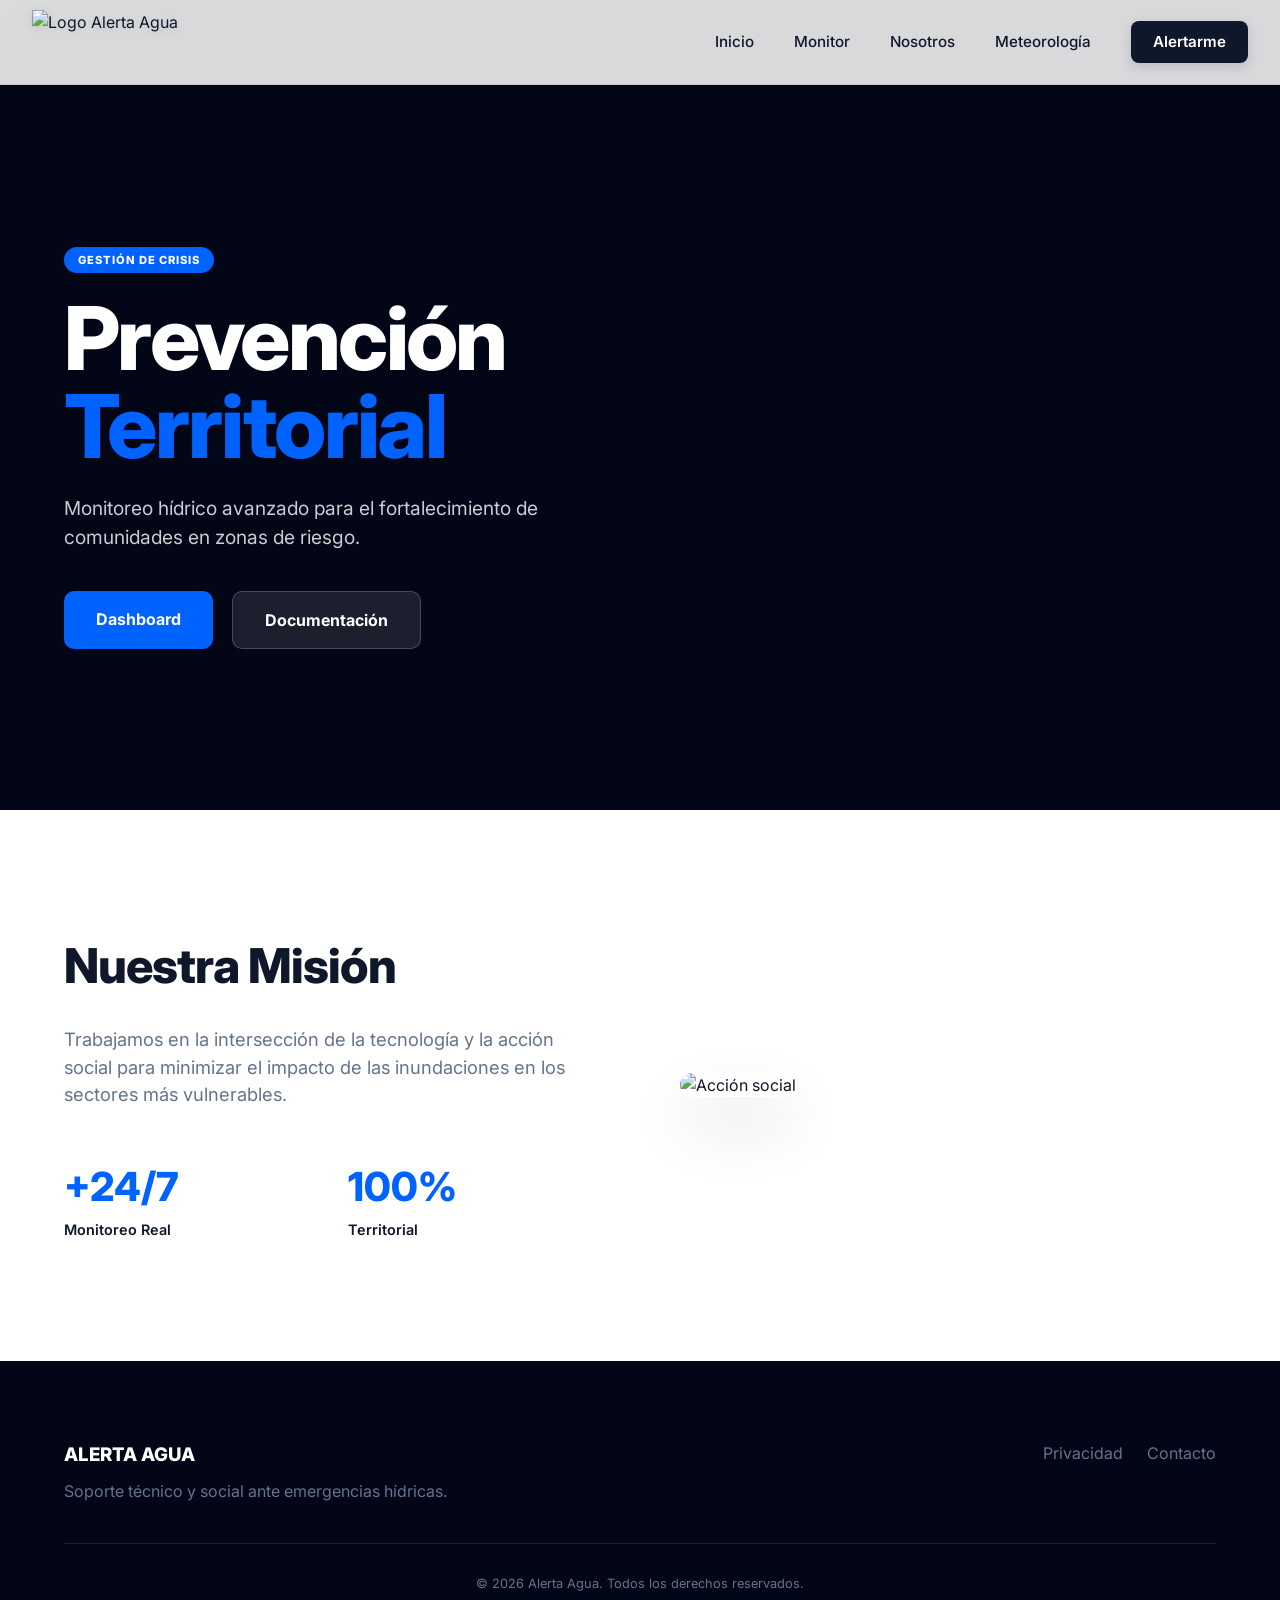
==== index.html @ 185e9782 "Prototype" ====
<!DOCTYPE html>
<html lang="es" xmlns:th="http://www.thymeleaf.org">
<head>
    <meta charset="UTF-8">
    <meta name="viewport" content="width=device-width, initial-scale=1.0">
    <title>ALERTA AGUA | Gestión Profesional</title>
    <link href="https://fonts.googleapis.com/css2?family=Inter:wght@300;400;500;600;700;800&display=swap" rel="stylesheet">
    <link rel="stylesheet" th:href="@{/estilos/IndexStyle.css}">
    <link rel="stylesheet" href="./estilos/IndexStyle.css">
</head>
<body>

    <nav class="navbar">
        <div class="nav-container">
            <a th:href="@{index.html}" class="logo-container">
                <img src="https://www.image2url.com/r2/default/images/1776220171716-c90e6502-c5a9-45d0-b902-0d072c70be3a.png" alt="Logo Alerta Agua" class="main-logo" />
            </a>
            
            <div class="nav-menu">
                <a th:href="@{index.html}">Inicio</a>
                <a th:href="@{/monitor-historico}">Monitor</a>
                <a th:href="@{/nosotros}">Nosotros</a>
                <a th:href="@{/meteorologico}">Meteorología</a>
                <a th:href="@{/registro-inundacion}" class="btn-nav">Alertarme</a>
            </div>
        </div>
    </nav>

    <main>
        <section class="hero">
            <div class="hero-image">
                <img src="https://lapoderosa.org.ar/wp-content/uploads/2016/10/IMG_9854.jpg" alt="Fondo Prevención">
            </div>
            <div class="hero-overlay"></div> <div class="hero-content">
                <div class="container">
                    <span class="badge">Gestión de Crisis</span>
                    <h1 class="hero-title">Prevención <br><span class="highlight">Territorial</span></h1>
                    <p class="hero-text">Monitoreo hídrico avanzado para el fortalecimiento de comunidades en zonas de riesgo.</p>
                    <div class="hero-buttons">
                        <a th:href="@{/monitor-historico}" class="btn-primary">Dashboard</a>
                        <a th:href="@{/documentacion}" class="btn-secondary">Documentación</a>
                    </div>
                </div>
            </div>
        </section>

        <section id="nosotros" class="section-about">
            <div class="container grid-2">
                <div class="about-text">
                    <h2 class="section-title">Nuestra Misión</h2>
                    <p class="about-description">Trabajamos en la intersección de la tecnología y la acción social para minimizar el impacto de las inundaciones en los sectores más vulnerables.</p>
                    
                    <div class="stats-grid">
                        <div class="stat-item">
                            <span class="stat-number">+24/7</span>
                            <span class="stat-label">Monitoreo Real</span>
                        </div>
                        <div class="stat-item">
                            <span class="stat-number">100%</span>
                            <span class="stat-label">Territorial</span>
                        </div>
                    </div>
                </div>
                <div class="about-image-wrapper">
                    <img src="https://www.laizquierdadiario.com/IMG/arton67516.jpg" alt="Acción social" class="about-img">
                </div>
            </div>
        </section>
    </main>

    <footer class="footer">
        <div class="container">
            <div class="footer-grid">
                <div class="footer-brand">
                    <h3>ALERTA AGUA</h3>
                    <p>Soporte técnico y social ante emergencias hídricas.</p>
                </div>
                <div class="footer-links">
                    <a th:href="@{/privacidad}">Privacidad</a>
                    <a th:href="@{/contacto}">Contacto</a>
                </div>
            </div>
            <div class="footer-bottom">
                <p>&copy; 2026 Alerta Agua. Todos los derechos reservados.</p>
            </div>
        </div>
    </footer>

</body>
</html>
---- estilos/IndexStyle.css ----
:root {
    --primary: #0062ff;
    --primary-hover: #0052db;
    --dark: #0f172a;
    --dark-900: #020617;
    --gray: #64748b;
    --white: #ffffff;
    --max-width: 1240px;
    --nav-height: 85px; 
}

* { margin: 0; padding: 0; box-sizing: border-box; }

body {
    font-family: 'Inter', sans-serif;
    color: var(--dark);
    line-height: 1.5;
    background: var(--white);
    -webkit-font-smoothing: antialiased; 
}
.navbar {
    height: var(--nav-height);
    background: rgba(255, 255, 255, 0.85);
    backdrop-filter: blur(12px);
    -webkit-backdrop-filter: blur(12px);
    position: fixed; top: 0; width: 100%; z-index: 1000;
    border-bottom: 1px solid rgba(15, 23, 42, 0.08);
    display: flex; align-items: center;
}

.nav-container {
    width: 95%; max-width: var(--max-width);
    margin: 0 auto;
    display: flex; justify-content: space-between; align-items: center;
}
.logo-container {
    display: flex; align-items: center;
    transition: transform 0.3s ease;
}

.logo-container:hover { transform: scale(1.05); }

.main-logo {
    height: 65px; 
    width: auto;
    filter: drop-shadow(0 2px 4px rgba(0,0,0,0.1));
}

.nav-menu { display: flex; gap: 2.5rem; align-items: center; }

.nav-menu a {
    text-decoration: none; color: var(--dark);
    font-size: 0.95rem; font-weight: 500;
    transition: color 0.3s ease;
}

.nav-menu a:hover { color: var(--primary); }

.btn-nav {
    background: var(--dark); color: var(--white) !important;
    padding: 10px 22px; border-radius: 8px;
    font-weight: 600 !important;
    box-shadow: 0 4px 12px rgba(15, 23, 42, 0.15);
}

.hero {
    position: relative;
    min-height: 90vh;
    display: flex; align-items: center;
    padding-top: var(--nav-height);
    color: var(--white);
    background: var(--dark-900);
}

.hero-image { position: absolute; inset: 0; z-index: 1; }
.hero-image img { width: 100%; height: 100%; object-fit: cover; opacity: 0.5; }

.hero-overlay {
    position: absolute; inset: 0;
    background: linear-gradient(to right, rgba(2, 6, 23, 0.8), transparent);
    z-index: 2;
}

.hero-content { position: relative; z-index: 10; width: 100%; }

.container { width: 90%; max-width: var(--max-width); margin: 0 auto; }

.badge {
    background: var(--primary); color: white;
    padding: 6px 14px; border-radius: 50px;
    font-size: 0.7rem; font-weight: 800; text-transform: uppercase;
    letter-spacing: 1px;
}

.hero-title {
    font-size: clamp(2.8rem, 7vw, 5.5rem);
    line-height: 1; margin: 1.5rem 0; font-weight: 800;
    letter-spacing: -0.03em; 
}

.highlight { color: var(--primary); }

.hero-text {
    font-size: 1.2rem; max-width: 550px; margin-bottom: 2.5rem;
    color: rgba(255,255,255,0.8); font-weight: 400;
}

.hero-buttons { display: flex; gap: 1.2rem; }

.btn-primary, .btn-secondary {
    padding: 16px 32px; border-radius: 10px;
    text-decoration: none; font-weight: 700; transition: 0.3s;
}

.btn-primary { background: var(--primary); color: white; }
.btn-primary:hover { background: var(--primary-hover); transform: translateY(-2px); }

.btn-secondary {
    background: rgba(255,255,255,0.1); color: white;
    border: 1px solid rgba(255,255,255,0.2);
    backdrop-filter: blur(5px);
}

.section-about { padding: 120px 0; background: var(--white); }

.grid-2 {
    display: grid; grid-template-columns: 1fr 1fr;
    gap: 5rem; align-items: center;
}

.section-title {
    font-size: 3rem; font-weight: 800; margin-bottom: 1.5rem;
    letter-spacing: -0.02em;
}

.about-description { color: var(--gray); font-size: 1.15rem; margin-bottom: 3rem; }

.stats-grid { display: grid; grid-template-columns: 1fr 1fr; gap: 2rem; }

.stat-number { display: block; font-size: 2.5rem; font-weight: 800; color: var(--primary); }
.stat-label { color: var(--dark); font-weight: 600; font-size: 0.9rem; }

.about-image-wrapper img {
    border-radius: 24px; width: 100%; height: auto;
    box-shadow: 0 30px 60px rgba(0,0,0,0.12);
}

.footer { padding: 80px 0 40px; background: var(--dark-900); color: white; }
.footer-grid { display: flex; justify-content: space-between; margin-bottom: 40px; }
.footer-brand h3 { margin-bottom: 10px; font-weight: 800; }
.footer-brand p { color: var(--gray); }
.footer-links a { color: var(--gray); text-decoration: none; margin-left: 20px; transition: 0.3s; }
.footer-links a:hover { color: var(--white); }
.footer-bottom { text-align: center; border-top: 1px solid rgba(255,255,255,0.1); padding-top: 30px; color: var(--gray); font-size: 0.8rem; }

@media (max-width: 1024px) {
    .grid-2 { grid-template-columns: 1fr; gap: 4rem; text-align: center; }
    .stats-grid { justify-content: center; }
    .hero { text-align: center; }
    .hero-buttons { justify-content: center; }
    .hero-text { margin-inline: auto; }
}

@media (max-width: 768px) {
    .nav-menu { gap: 1rem; } 
    .nav-menu a { font-size: 0.8rem; }
    .main-logo { height: 50px; }
    .hero-title { font-size: 3rem; }
}

@media (max-width: 480px) {
    .nav-container { flex-direction: column; gap: 15px; height: auto; padding: 15px 0; }
    .navbar { height: auto; position: relative; }
    .hero { min-height: auto; padding: 100px 0; }
}
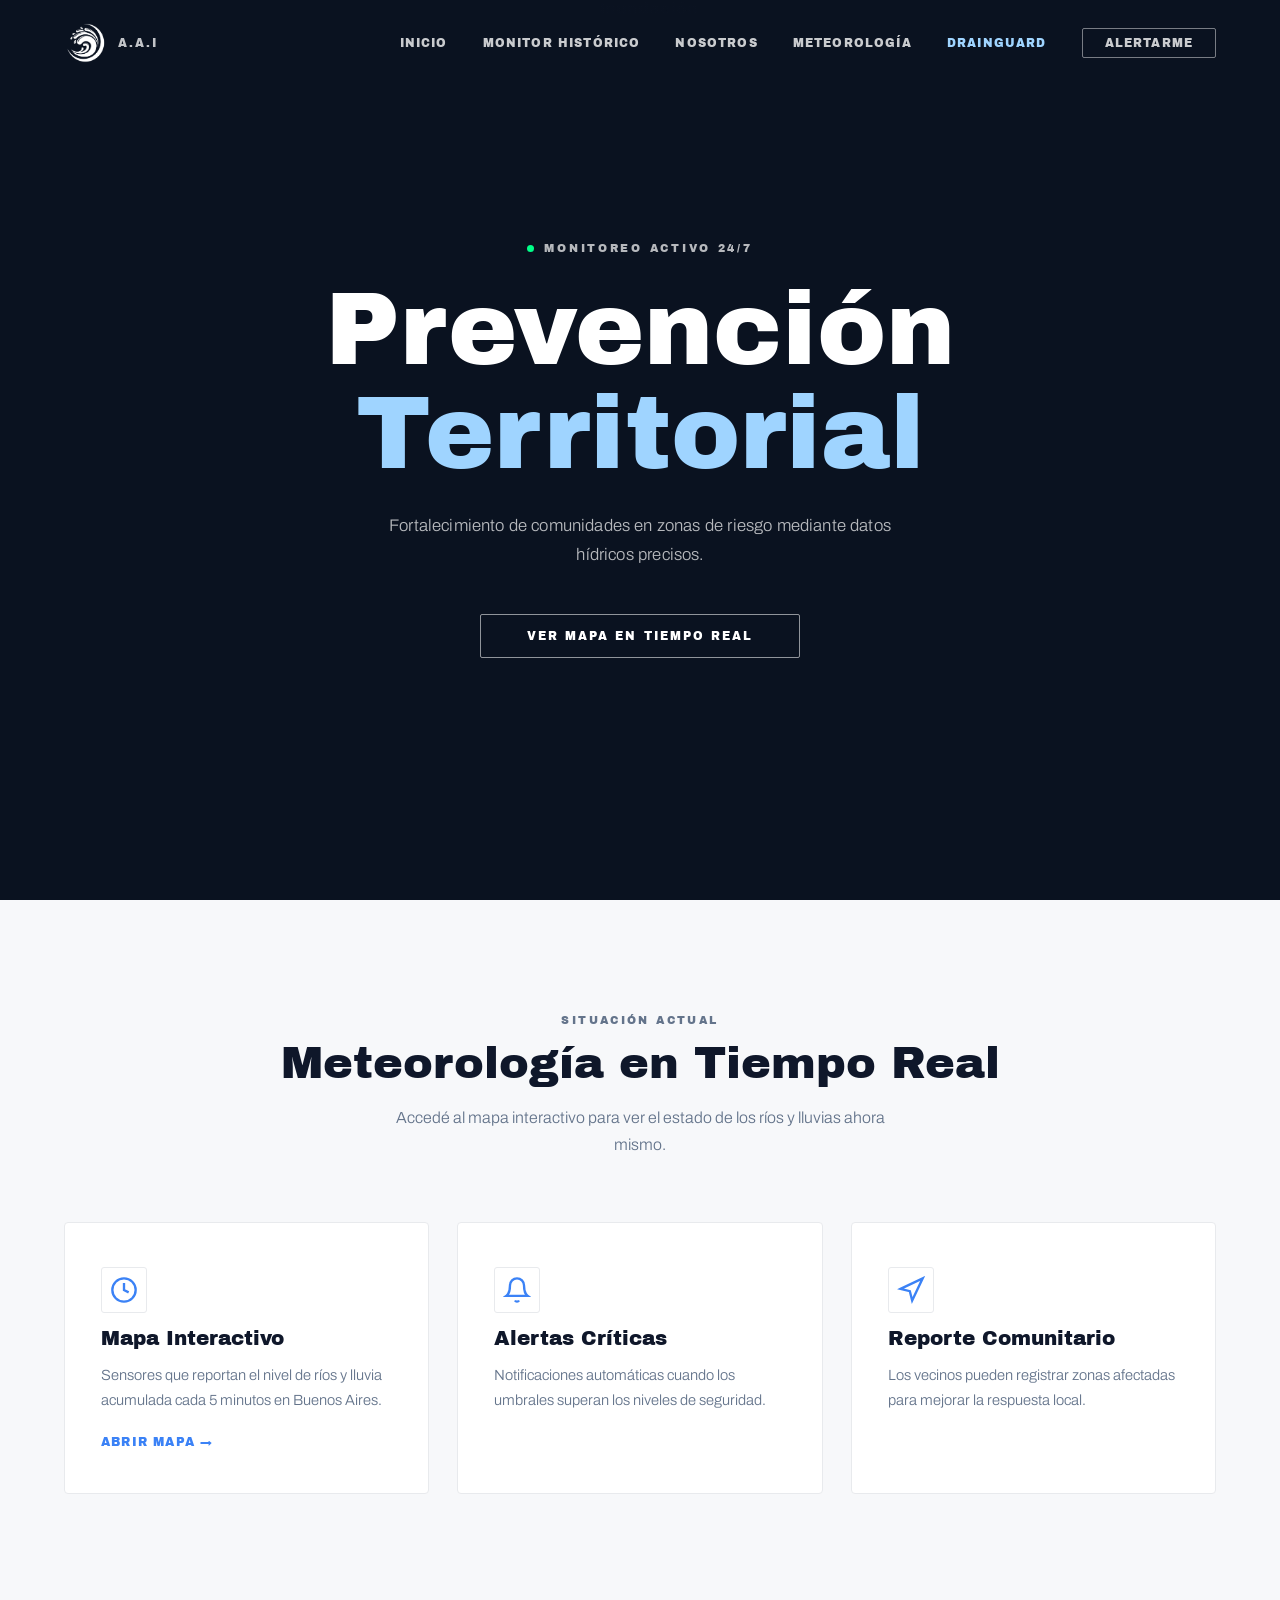
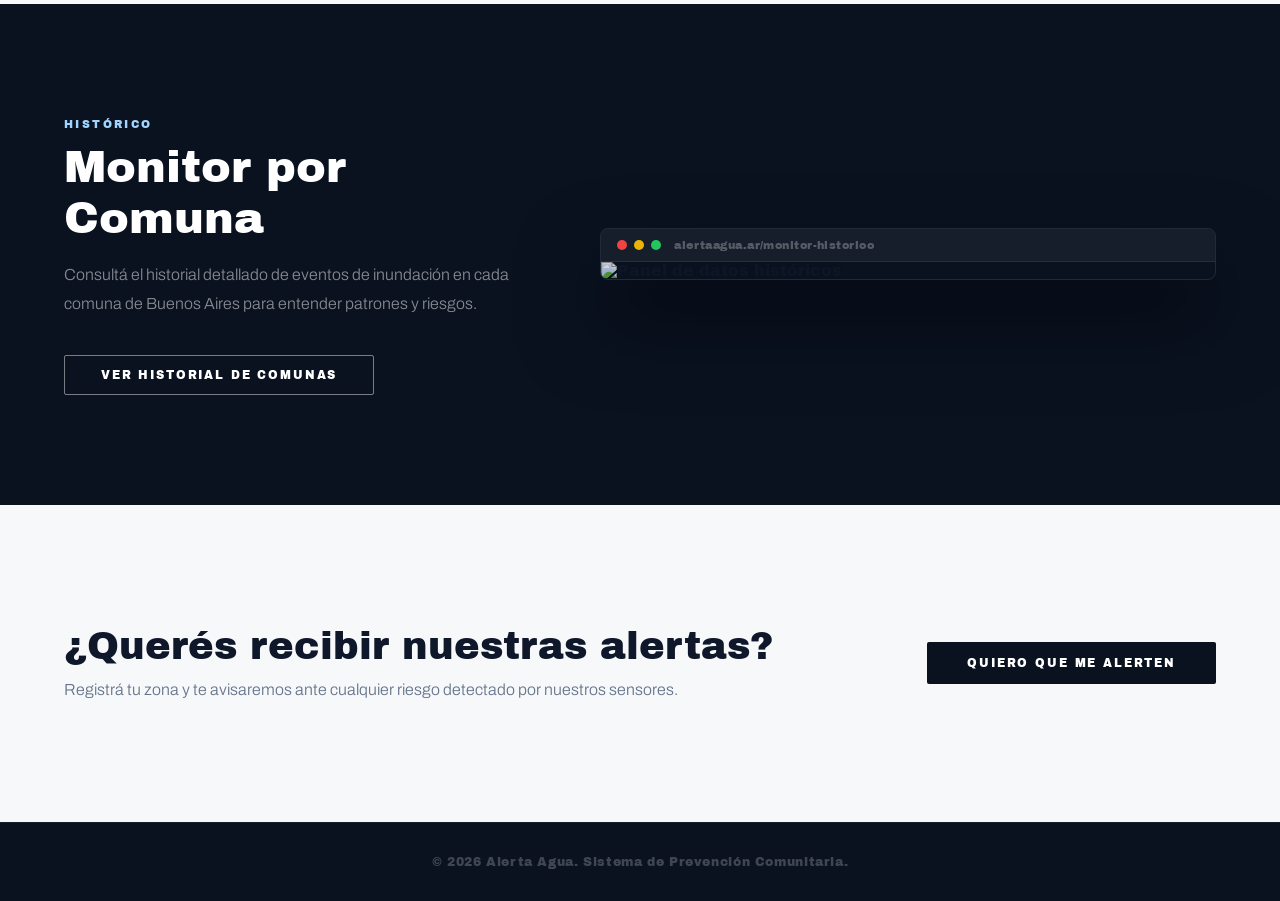
==== commit 54449648: "Actualizado" ====
--- a/index.html
+++ b/index.html
@@ -4,87 +4,149 @@
     <meta charset="UTF-8">
     <meta name="viewport" content="width=device-width, initial-scale=1.0">
     <title>ALERTA AGUA | Gestión Profesional</title>
-    <link href="https://fonts.googleapis.com/css2?family=Inter:wght@300;400;500;600;700;800&display=swap" rel="stylesheet">
-    <link rel="stylesheet" th:href="@{/estilos/IndexStyle.css}">
+    <link rel="preconnect" href="https://fonts.googleapis.com">
+    <link href="https://fonts.googleapis.com/css2?family=Barlow+Condensed:wght@400;600;700;800;900&family=DM+Sans:wght@300;400;500;600&family=Playfair+Display:ital,wght@0,400;0,700;1,400&display=swap" rel="stylesheet">
     <link rel="stylesheet" href="./estilos/IndexStyle.css">
+    <link rel="preconnect" href="https://fonts.googleapis.com">
+<link rel="preconnect" href="https://fonts.gstatic.com" crossorigin>
+<link href="https://fonts.googleapis.com/css2?family=Archivo+Black&family=Archivo:wght@300;400;700&display=swap" rel="stylesheet">
 </head>
 <body>
 
-    <nav class="navbar">
-        <div class="nav-container">
-            <a th:href="@{index.html}" class="logo-container">
-                <img src="https://www.image2url.com/r2/default/images/1776220171716-c90e6502-c5a9-45d0-b902-0d072c70be3a.png" alt="Logo Alerta Agua" class="main-logo" />
-            </a>
-            
-            <div class="nav-menu">
-                <a th:href="@{index.html}">Inicio</a>
-                <a th:href="@{/monitor-historico}">Monitor</a>
-                <a th:href="@{/nosotros}">Nosotros</a>
-                <a th:href="@{/meteorologico}">Meteorología</a>
-                <a th:href="@{/registro-inundacion}" class="btn-nav">Alertarme</a>
+<nav class="navbar" id="navbar">
+    <div class="nav-container">
+        <a th:href="@{index.html}" class="logo-wrapper">
+            <img src="./imagenes/WhatsApp_Image_2026-04-23_at_10.22.41_PM-modified-removebg-preview.png" alt="Logo Alerta Agua" class="main-logo" />
+            <span class="logo-subtext">A.A.I</span>
+        </a>
+
+        <div class="nav-menu">
+            <a th:href="@{index.html}">Inicio</a>
+            <a th:href="@{/monitor-historico}">Monitor Histórico</a>
+            <a th:href="@{/nosotros}">Nosotros</a>
+            <a th:href="@{/meteorologico}">Meteorología</a>   
+            <a th:href="@{/drainguard}" class="drainguard-link">DrainGuard</a>
+            <a th:href="@{/registro-inundacion}" class="btn-nav">Alertarme</a>
+        </div>
+        <button class="hamburger" id="hamburger" aria-label="Menú">
+            <span></span><span></span><span></span>
+        </button>
+    </div>
+</nav>
+
+<main>
+    <section class="hero">
+        <div class="hero-bg">
+            <img src="https://lapoderosa.org.ar/wp-content/uploads/2016/10/IMG_9854.jpg" alt="Inundación" />
+            <div class="hero-vignette"></div>
+        </div>
+
+        <div class="hero-content">
+            <div class="container">
+                <div class="hero-eyebrow">
+                    <span class="pulse-dot"></span>
+                    <span>Monitoreo activo 24/7</span>
+                </div>
+                <h1 class="hero-title">Prevención<br><em>Territorial</em></h1>
+                <p class="hero-text">
+                    Fortalecimiento de comunidades en zonas de riesgo mediante datos hídricos precisos.
+                </p>
+                <div class="hero-actions">
+                    <a th:href="@{/meteorologico}" class="btn-primary">Ver Mapa en Tiempo Real</a>
+                </div>
             </div>
         </div>
-    </nav>
+    </section>
 
-    <main>
-        <section class="hero">
-            <div class="hero-image">
-                <img src="https://lapoderosa.org.ar/wp-content/uploads/2016/10/IMG_9854.jpg" alt="Fondo Prevención">
+    <section class="section-features">
+        <div class="container">
+            <div class="features-header">
+                <span class="section-label">Situación Actual</span>
+                <h2 class="section-heading">Meteorología en Tiempo Real</h2>
+                <p class="section-sub">Accedé al mapa interactivo para ver el estado de los ríos y lluvias ahora mismo.</p>
             </div>
-            <div class="hero-overlay"></div> <div class="hero-content">
-                <div class="container">
-                    <span class="badge">Gestión de Crisis</span>
-                    <h1 class="hero-title">Prevención <br><span class="highlight">Territorial</span></h1>
-                    <p class="hero-text">Monitoreo hídrico avanzado para el fortalecimiento de comunidades en zonas de riesgo.</p>
-                    <div class="hero-buttons">
-                        <a th:href="@{/monitor-historico}" class="btn-primary">Dashboard</a>
-                        <a th:href="@{/documentacion}" class="btn-secondary">Documentación</a>
+
+            <div class="features-grid">
+                <div class="feat-card feat-main">
+                    <div class="feat-icon">
+                        <svg width="28" height="28" viewBox="0 0 24 24" fill="none" stroke="currentColor" stroke-width="2"><circle cx="12" cy="12" r="10"/><polyline points="12 6 12 12 16 14"/></svg>
+                    </div>
+                    <h3>Mapa Interactivo</h3>
+                    <p>Sensores que reportan el nivel de ríos y lluvia acumulada cada 5 minutos en Buenos Aires.</p>
+                    <a th:href="@{/meteorologico}" class="feat-link">Abrir Mapa →</a>
+                </div>
+
+                <div class="feat-card">
+                    <div class="feat-icon">
+                        <svg width="28" height="28" viewBox="0 0 24 24" fill="none" stroke="currentColor" stroke-width="2"><path d="M18 8A6 6 0 0 0 6 8c0 7-3 9-3 9h18s-3-2-3-9"/><path d="M13.73 21a2 2 0 0 1-3.46 0"/></svg>
+                    </div>
+                    <h3>Alertas Críticas</h3>
+                    <p>Notificaciones automáticas cuando los umbrales superan los niveles de seguridad.</p>
+                </div>
+
+                <div class="feat-card">
+                    <div class="feat-icon">
+                        <svg width="28" height="28" viewBox="0 0 24 24" fill="none" stroke="currentColor" stroke-width="2"><polygon points="3 11 22 2 13 21 11 13 3 11"/></svg>
+                    </div>
+                    <h3>Reporte Comunitario</h3>
+                    <p>Los vecinos pueden registrar zonas afectadas para mejorar la respuesta local.</p>
+                </div>
+            </div>
+        </div>
+    </section>
+
+    <section class="section-dashboard">
+        <div class="container">
+            <div class="dashboard-layout">
+                <div class="dashboard-copy">
+                    <span class="section-label light">Histórico</span>
+                    <h2 class="section-heading light">Monitor por Comuna</h2>
+                    <p class="body-text light">
+                        Consultá el historial detallado de eventos de inundación en cada comuna de Buenos Aires para entender patrones y riesgos.
+                    </p>
+                    <a th:href="@{/monitor-historico}" class="btn-primary">Ver Historial de Comunas</a>
+                </div>
+
+                <div class="dashboard-visual">
+                    <div class="db-window">
+                        <div class="db-bar">
+                            <span class="db-dot red"></span>
+                            <span class="db-dot yellow"></span>
+                            <span class="db-dot green"></span>
+                            <span class="db-url">alertaagua.ar/monitor-historico</span>
+                        </div>
+                        <img src="https://www.lanacion.com.ar/resizer/v2/el-servicio-meteorologico-nacional-informo-que-se-RO2JVWO6SBDKXKOJK6R2JQORVM.png?auth=4ea74dbb3faf99adc6e03c6f7cc6e4fa7009c632d857af3526130d189fe131c6&width=1200&height=900&quality=70&smart=true" alt="Panel de datos históricos" />
                     </div>
                 </div>
             </div>
-        </section>
+        </div>
+    </section>
 
-        <section id="nosotros" class="section-about">
-            <div class="container grid-2">
-                <div class="about-text">
-                    <h2 class="section-title">Nuestra Misión</h2>
-                    <p class="about-description">Trabajamos en la intersección de la tecnología y la acción social para minimizar el impacto de las inundaciones en los sectores más vulnerables.</p>
-                    
-                    <div class="stats-grid">
-                        <div class="stat-item">
-                            <span class="stat-number">+24/7</span>
-                            <span class="stat-label">Monitoreo Real</span>
-                        </div>
-                        <div class="stat-item">
-                            <span class="stat-number">100%</span>
-                            <span class="stat-label">Territorial</span>
-                        </div>
-                    </div>
+    <section class="section-cta">
+        <div class="container">
+            <div class="cta-inner">
+                <div class="cta-text">
+                    <h2 class="cta-title">¿Querés recibir nuestras alertas?</h2>
+                    <p>Registrá tu zona y te avisaremos ante cualquier riesgo detectado por nuestros sensores.</p>
                 </div>
-                <div class="about-image-wrapper">
-                    <img src="https://www.laizquierdadiario.com/IMG/arton67516.jpg" alt="Acción social" class="about-img">
+                <div class="cta-actions">
+                    <a th:href="@{/registro-inundacion}" class="btn-cta-primary">Quiero que me alerten</a>
                 </div>
             </div>
-        </section>
-    </main>
+        </div>
+    </section>
+</main>
 
-    <footer class="footer">
-        <div class="container">
-            <div class="footer-grid">
-                <div class="footer-brand">
-                    <h3>ALERTA AGUA</h3>
-                    <p>Soporte técnico y social ante emergencias hídricas.</p>
-                </div>
-                <div class="footer-links">
-                    <a th:href="@{/privacidad}">Privacidad</a>
-                    <a th:href="@{/contacto}">Contacto</a>
-                </div>
-            </div>
-            <div class="footer-bottom">
-                <p>&copy; 2026 Alerta Agua. Todos los derechos reservados.</p>
-            </div>
+<footer class="footer">
+    <div class="container">
+        <div class="footer-bottom">
+            <p>&copy; 2026 Alerta Agua. Sistema de Prevención Comunitaria.</p>
         </div>
-    </footer>
+    </div>
+</footer>
+
+<script src="./JavaScript/indexJs.JS"></script>
+
 
 </body>
 </html>
--- a/estilos/IndexStyle.css
+++ b/estilos/IndexStyle.css
@@ -1,175 +1,613 @@
+@import url('https://fonts.googleapis.com/css2?family=Archivo+Black&family=Archivo:wght@300;400;700&display=swap');
+
+/* ─── TOKENS ──────────────────────────────────────────────────────── */
 :root {
-    --primary: #0062ff;
-    --primary-hover: #0052db;
-    --dark: #0f172a;
-    --dark-900: #020617;
-    --gray: #64748b;
-    --white: #ffffff;
-    --max-width: 1240px;
-    --nav-height: 85px; 
-}
-
-* { margin: 0; padding: 0; box-sizing: border-box; }
+    --primary:      #9fd4ff;
+    --dark-navy:    #0a1220;
+    --white:        #ffffff;
+    --off-white:    #f7f8fa;
+    --border:       #e8eaed;
+    --text-dark:    #0f172a;
+    --text-muted:   #64748b;
+    --gray-muted:   rgba(255,255,255,0.70);
+    --nav-height:   85px;
+    --transition:   all 0.35s ease;
+    --font-body:    "Archivo Black", sans-serif;
+    --font-serif:   "Archivo Black", sans-serif;
+}
+
+/* ─── RESET ───────────────────────────────────────────────────────── */
+*, *::before, *::after { margin: 0; padding: 0; box-sizing: border-box; }
+
+html { scroll-behavior: smooth; }
 
 body {
-    font-family: 'Inter', sans-serif;
-    color: var(--dark);
-    line-height: 1.5;
+    font-family: var(--font-body);
     background: var(--white);
-    -webkit-font-smoothing: antialiased; 
-}
+    color: var(--text-dark);
+    overflow-x: hidden;
+    -webkit-font-smoothing: antialiased;
+}
+
+img { display: block; max-width: 100%; }
+
+a { text-decoration: none; }
+
+/* ─── NAVBAR ──────────────────────────────────────────────────────── */
 .navbar {
+    position: fixed;
+    top: 0; left: 0; right: 0;
     height: var(--nav-height);
-    background: rgba(255, 255, 255, 0.85);
-    backdrop-filter: blur(12px);
-    -webkit-backdrop-filter: blur(12px);
-    position: fixed; top: 0; width: 100%; z-index: 1000;
-    border-bottom: 1px solid rgba(15, 23, 42, 0.08);
-    display: flex; align-items: center;
+    background: transparent;
+    z-index: 1000;
+    display: flex;
+    align-items: center;
+    transition: background 0.4s ease, backdrop-filter 0.4s ease, height 0.3s ease;
+}
+
+.navbar.scrolled {
+    background: rgba(10, 18, 32, 0.88);
+    backdrop-filter: blur(18px);
+    -webkit-backdrop-filter: blur(18px);
+    height: 68px;
+    border-bottom: 1px solid rgba(255,255,255,0.08);
 }
 
 .nav-container {
-    width: 95%; max-width: var(--max-width);
+    width: 90%;
+    max-width: 1400px;
     margin: 0 auto;
-    display: flex; justify-content: space-between; align-items: center;
-}
-.logo-container {
-    display: flex; align-items: center;
-    transition: transform 0.3s ease;
-}
-
-.logo-container:hover { transform: scale(1.05); }
+    display: flex;
+    justify-content: space-between;
+    align-items: center;
+}
+
+.logo-wrapper {
+    display: flex;
+    align-items: center;
+    gap: 10px;
+}
 
 .main-logo {
-    height: 65px; 
-    width: auto;
-    filter: drop-shadow(0 2px 4px rgba(0,0,0,0.1));
-}
-
-.nav-menu { display: flex; gap: 2.5rem; align-items: center; }
+    height: 44px;
+    filter: brightness(0) invert(1);
+}
+
+.logo-subtext {
+    color: var(--white);
+    font-family: var(--font-body);
+    font-weight: 400;
+    letter-spacing: 0.18em;
+    font-size: 0.72rem;
+    text-transform: uppercase;
+    opacity: 0.75;
+}
+
+.nav-menu {
+    display: flex;
+    gap: 2.2rem;
+    align-items: center;
+}
 
 .nav-menu a {
-    text-decoration: none; color: var(--dark);
-    font-size: 0.95rem; font-weight: 500;
-    transition: color 0.3s ease;
-}
-
-.nav-menu a:hover { color: var(--primary); }
+    color: rgba(255,255,255,0.78);
+    font-size: 0.72rem;
+    font-weight: 400;
+    text-transform: uppercase;
+    letter-spacing: 0.1em;
+    transition: color 0.2s;
+}
+
+.nav-menu a:hover { color: var(--white); }
+
+.drainguard-link { color: var(--primary) !important; }
 
 .btn-nav {
-    background: var(--dark); color: var(--white) !important;
-    padding: 10px 22px; border-radius: 8px;
-    font-weight: 600 !important;
-    box-shadow: 0 4px 12px rgba(15, 23, 42, 0.15);
-}
-
+    border: 1px solid rgba(255,255,255,0.45) !important;
+    padding: 8px 22px !important;
+    border-radius: 2px !important;
+    transition: background 0.25s, color 0.25s !important;
+}
+
+.btn-nav:hover {
+    background: var(--white) !important;
+    color: var(--dark-navy) !important;
+}
+
+/* Hamburger */
+.hamburger {
+    display: none;
+    flex-direction: column;
+    justify-content: center;
+    gap: 5px;
+    background: none;
+    border: none;
+    cursor: pointer;
+    padding: 6px;
+    z-index: 1100;
+}
+
+.hamburger span {
+    display: block;
+    width: 24px;
+    height: 1.5px;
+    background: var(--white);
+    border-radius: 2px;
+    transition: transform 0.3s, opacity 0.3s;
+}
+
+.hamburger.open span:nth-child(1) { transform: translateY(6.5px) rotate(45deg); }
+.hamburger.open span:nth-child(2) { opacity: 0; }
+.hamburger.open span:nth-child(3) { transform: translateY(-6.5px) rotate(-45deg); }
+
+/* ─── HERO ────────────────────────────────────────────────────────── */
 .hero {
     position: relative;
-    min-height: 90vh;
-    display: flex; align-items: center;
-    padding-top: var(--nav-height);
+    min-height: 100vh;
+    display: flex;
+    align-items: center;
+    justify-content: center;
+    background: var(--dark-navy);
+    text-align: center;
+    overflow: hidden;
+}
+
+.hero-bg {
+    position: absolute;
+    inset: 0;
+}
+
+.hero-bg img {
+    width: 100%;
+    height: 100%;
+    object-fit: cover;
+    opacity: 0.38;
+    animation: slowzoom 20s ease-in-out infinite alternate;
+}
+
+@keyframes slowzoom {
+    from { transform: scale(1.0); }
+    to   { transform: scale(1.08); }
+}
+
+.hero-vignette {
+    position: absolute;
+    inset: 0;
+    background: radial-gradient(ellipse at center, transparent 15%, var(--dark-navy) 80%);
+}
+
+.hero-content {
+    position: relative;
+    z-index: 10;
     color: var(--white);
-    background: var(--dark-900);
-}
-
-.hero-image { position: absolute; inset: 0; z-index: 1; }
-.hero-image img { width: 100%; height: 100%; object-fit: cover; opacity: 0.5; }
-
-.hero-overlay {
-    position: absolute; inset: 0;
-    background: linear-gradient(to right, rgba(2, 6, 23, 0.8), transparent);
-    z-index: 2;
-}
-
-.hero-content { position: relative; z-index: 10; width: 100%; }
-
-.container { width: 90%; max-width: var(--max-width); margin: 0 auto; }
-
-.badge {
-    background: var(--primary); color: white;
-    padding: 6px 14px; border-radius: 50px;
-    font-size: 0.7rem; font-weight: 800; text-transform: uppercase;
-    letter-spacing: 1px;
+    width: 100%;
+    animation: fadeup 1.1s ease forwards;
+}
+
+@keyframes fadeup {
+    from { opacity: 0; transform: translateY(28px); }
+    to   { opacity: 1; transform: translateY(0); }
+}
+
+.hero-eyebrow {
+    display: flex;
+    align-items: center;
+    justify-content: center;
+    gap: 10px;
+    font-size: 0.68rem;
+    text-transform: uppercase;
+    letter-spacing: 0.25em;
+    margin-bottom: 24px;
+    color: var(--gray-muted);
+}
+
+.pulse-dot {
+    width: 7px;
+    height: 7px;
+    background: #00ff88;
+    border-radius: 50%;
+    box-shadow: 0 0 0 0 rgba(0,255,136,0.5);
+    animation: pulsering 2s infinite;
+}
+
+@keyframes pulsering {
+    0%   { box-shadow: 0 0 0 0 rgba(0,255,136,0.5); }
+    70%  { box-shadow: 0 0 0 8px rgba(0,255,136,0); }
+    100% { box-shadow: 0 0 0 0 rgba(0,255,136,0); }
 }
 
 .hero-title {
-    font-size: clamp(2.8rem, 7vw, 5.5rem);
-    line-height: 1; margin: 1.5rem 0; font-weight: 800;
-    letter-spacing: -0.03em; 
-}
-
-.highlight { color: var(--primary); }
+    font-family: var(--font-serif);
+    font-size: clamp(3rem, 9.5vw, 6.5rem);
+    font-weight: 400;
+    line-height: 1.0;
+    margin-bottom: 26px;
+    color: var(--white);
+}
+
+.hero-title em {
+    font-style: normal;
+    color: var(--primary);
+    display: block;
+}
 
 .hero-text {
-    font-size: 1.2rem; max-width: 550px; margin-bottom: 2.5rem;
-    color: rgba(255,255,255,0.8); font-weight: 400;
-}
-
-.hero-buttons { display: flex; gap: 1.2rem; }
-
-.btn-primary, .btn-secondary {
-    padding: 16px 32px; border-radius: 10px;
-    text-decoration: none; font-weight: 700; transition: 0.3s;
-}
-
-.btn-primary { background: var(--primary); color: white; }
-.btn-primary:hover { background: var(--primary-hover); transform: translateY(-2px); }
-
-.btn-secondary {
-    background: rgba(255,255,255,0.1); color: white;
-    border: 1px solid rgba(255,255,255,0.2);
-    backdrop-filter: blur(5px);
-}
-
-.section-about { padding: 120px 0; background: var(--white); }
-
-.grid-2 {
-    display: grid; grid-template-columns: 1fr 1fr;
-    gap: 5rem; align-items: center;
-}
-
-.section-title {
-    font-size: 3rem; font-weight: 800; margin-bottom: 1.5rem;
-    letter-spacing: -0.02em;
-}
-
-.about-description { color: var(--gray); font-size: 1.15rem; margin-bottom: 3rem; }
-
-.stats-grid { display: grid; grid-template-columns: 1fr 1fr; gap: 2rem; }
-
-.stat-number { display: block; font-size: 2.5rem; font-weight: 800; color: var(--primary); }
-.stat-label { color: var(--dark); font-weight: 600; font-size: 0.9rem; }
-
-.about-image-wrapper img {
-    border-radius: 24px; width: 100%; height: auto;
-    box-shadow: 0 30px 60px rgba(0,0,0,0.12);
-}
-
-.footer { padding: 80px 0 40px; background: var(--dark-900); color: white; }
-.footer-grid { display: flex; justify-content: space-between; margin-bottom: 40px; }
-.footer-brand h3 { margin-bottom: 10px; font-weight: 800; }
-.footer-brand p { color: var(--gray); }
-.footer-links a { color: var(--gray); text-decoration: none; margin-left: 20px; transition: 0.3s; }
-.footer-links a:hover { color: var(--white); }
-.footer-bottom { text-align: center; border-top: 1px solid rgba(255,255,255,0.1); padding-top: 30px; color: var(--gray); font-size: 0.8rem; }
-
+    font-family: "Archivo", sans-serif;
+    font-size: 1.05rem;
+    font-weight: 300;
+    max-width: 520px;
+    margin: 0 auto 44px;
+    color: var(--gray-muted);
+    line-height: 1.7;
+    letter-spacing: 0.01em;
+}
+
+.hero-actions .btn-primary {
+    display: inline-block;
+    border: 1px solid rgba(255,255,255,0.55);
+    color: var(--white);
+    padding: 15px 46px;
+    border-radius: 2px;
+    text-transform: uppercase;
+    font-size: 0.72rem;
+    font-weight: 400;
+    letter-spacing: 0.18em;
+    transition: background 0.3s, color 0.3s;
+}
+
+.hero-actions .btn-primary:hover {
+    background: var(--white);
+    color: var(--dark-navy);
+}
+
+/* ─── CONTAINER ───────────────────────────────────────────────────── */
+.container {
+    width: 90%;
+    max-width: 1200px;
+    margin: 0 auto;
+}
+
+/* ─── SECTION FEATURES ────────────────────────────────────────────── */
+.section-features {
+    padding: 110px 0;
+    background: var(--off-white);
+}
+
+.features-header {
+    text-align: center;
+    margin-bottom: 64px;
+}
+
+.section-label {
+    display: inline-block;
+    color: var(--text-muted);
+    text-transform: uppercase;
+    font-size: 0.68rem;
+    font-weight: 400;
+    letter-spacing: 0.22em;
+    margin-bottom: 12px;
+}
+
+.section-heading {
+    font-family: var(--font-serif);
+    font-size: clamp(2rem, 4vw, 2.8rem);
+    font-weight: 400;
+    color: var(--text-dark);
+    line-height: 1.15;
+    margin-bottom: 14px;
+}
+
+.section-sub {
+    font-family: "Archivo", sans-serif;
+    font-size: 1rem;
+    font-weight: 300;
+    color: var(--text-muted);
+    max-width: 500px;
+    margin: 0 auto;
+    line-height: 1.7;
+}
+
+.features-grid {
+    display: grid;
+    grid-template-columns: repeat(3, 1fr);
+    gap: 28px;
+}
+
+.feat-card {
+    background: var(--white);
+    padding: 44px 36px;
+    border: 1px solid var(--border);
+    border-radius: 4px;
+    display: flex;
+    flex-direction: column;
+    gap: 14px;
+    transition: border-color 0.3s, transform 0.35s;
+}
+
+.feat-card:hover {
+    border-color: #c5d8f0;
+    transform: translateY(-5px);
+}
+
+.feat-icon {
+    width: 46px;
+    height: 46px;
+    border: 1px solid var(--border);
+    border-radius: 3px;
+    display: flex;
+    align-items: center;
+    justify-content: center;
+    color: #3b82f6;
+}
+
+.feat-card h3 {
+    font-family: var(--font-serif);
+    font-size: 1.25rem;
+    font-weight: 400;
+    color: var(--text-dark);
+}
+
+.feat-card p {
+    font-family: "Archivo", sans-serif;
+    font-size: 0.92rem;
+    font-weight: 300;
+    color: var(--text-muted);
+    line-height: 1.7;
+}
+
+.feat-link {
+    margin-top: auto;
+    padding-top: 8px;
+    font-size: 0.75rem;
+    font-weight: 400;
+    text-transform: uppercase;
+    letter-spacing: 0.1em;
+    color: #3b82f6;
+    transition: letter-spacing 0.2s;
+}
+
+.feat-link:hover { letter-spacing: 0.16em; }
+
+/* ─── SECTION DASHBOARD ───────────────────────────────────────────── */
+.section-dashboard {
+    padding: 110px 0;
+    background: var(--dark-navy);
+}
+
+.dashboard-layout {
+    display: grid;
+    grid-template-columns: 1fr 1.35fr;
+    gap: 80px;
+    align-items: center;
+}
+
+.section-heading.light,
+.section-label.light { color: var(--white); }
+
+.section-label.light { color: var(--primary); }
+
+.body-text.light {
+    font-family: "Archivo", sans-serif;
+    font-size: 1rem;
+    font-weight: 300;
+    color: rgba(255,255,255,0.5);
+    line-height: 1.8;
+    margin: 16px 0 36px;
+}
+
+.btn-primary {
+    display: inline-block;
+    border: 1px solid rgba(255,255,255,0.45);
+    color: var(--white);
+    padding: 13px 36px;
+    border-radius: 2px;
+    text-transform: uppercase;
+    font-size: 0.72rem;
+    font-weight: 400;
+    letter-spacing: 0.16em;
+    transition: background 0.3s, color 0.3s;
+}
+
+.btn-primary:hover {
+    background: var(--white);
+    color: var(--dark-navy);
+}
+
+.dashboard-visual {}
+
+.db-window {
+    border: 1px solid rgba(255,255,255,0.1);
+    border-radius: 8px;
+    overflow: hidden;
+    box-shadow: 0 40px 80px rgba(0,0,0,0.5);
+}
+
+.db-bar {
+    background: rgba(255,255,255,0.05);
+    padding: 10px 16px;
+    display: flex;
+    align-items: center;
+    gap: 7px;
+    border-bottom: 1px solid rgba(255,255,255,0.07);
+}
+
+.db-dot {
+    width: 10px;
+    height: 10px;
+    border-radius: 50%;
+}
+
+.db-dot.red    { background: #ef4444; }
+.db-dot.yellow { background: #eab308; }
+.db-dot.green  { background: #22c55e; }
+
+.db-url {
+    font-size: 0.7rem;
+    color: rgba(255,255,255,0.28);
+    margin-left: 6px;
+    letter-spacing: 0.04em;
+}
+
+.db-window img {
+    width: 100%;
+    opacity: 0.82;
+}
+
+/* ─── SECTION CTA ─────────────────────────────────────────────────── */
+.section-cta {
+    padding: 120px 0;
+    background: var(--off-white);
+}
+
+.cta-inner {
+    display: flex;
+    align-items: center;
+    justify-content: space-between;
+    gap: 40px;
+}
+
+.cta-title {
+    font-family: var(--font-serif);
+    font-size: clamp(1.8rem, 3vw, 2.4rem);
+    font-weight: 400;
+    color: var(--text-dark);
+    margin-bottom: 10px;
+}
+
+.cta-text p {
+    font-family: "Archivo", sans-serif;
+    font-size: 1rem;
+    font-weight: 300;
+    color: var(--text-muted);
+    line-height: 1.6;
+}
+
+.btn-cta-primary {
+    display: inline-block;
+    white-space: nowrap;
+    background: var(--dark-navy);
+    color: var(--white);
+    padding: 15px 40px;
+    border-radius: 2px;
+    text-transform: uppercase;
+    font-size: 0.72rem;
+    font-weight: 400;
+    letter-spacing: 0.16em;
+    transition: background 0.3s;
+}
+
+.btn-cta-primary:hover { background: #1a2d4a; }
+
+/* ─── FOOTER ──────────────────────────────────────────────────────── */
+.footer {
+    padding: 32px 0;
+    background: var(--dark-navy);
+    border-top: 1px solid rgba(255,255,255,0.06);
+}
+
+.footer-bottom p {
+    text-align: center;
+    font-size: 0.78rem;
+    color: rgba(255,255,255,0.22);
+    letter-spacing: 0.05em;
+}
+
+/* ─── ANIMACIONES ─────────────────────────────────────────────────── */
+.fade-up {
+    opacity: 0;
+    transform: translateY(30px);
+    transition: opacity 0.8s ease-out, transform 0.8s ease-out;
+}
+
+.fade-up.visible {
+    opacity: 1;
+    transform: translateY(0);
+}
+
+/* ─── RESPONSIVE ──────────────────────────────────────────────────── */
+
+/* Tablet grande → 1024px */
 @media (max-width: 1024px) {
-    .grid-2 { grid-template-columns: 1fr; gap: 4rem; text-align: center; }
-    .stats-grid { justify-content: center; }
-    .hero { text-align: center; }
-    .hero-buttons { justify-content: center; }
-    .hero-text { margin-inline: auto; }
-}
-
+    .features-grid {
+        grid-template-columns: repeat(2, 1fr);
+    }
+
+    .dashboard-layout {
+        grid-template-columns: 1fr;
+        gap: 52px;
+    }
+}
+
+/* Tablet → 768px */
 @media (max-width: 768px) {
-    .nav-menu { gap: 1rem; } 
-    .nav-menu a { font-size: 0.8rem; }
-    .main-logo { height: 50px; }
-    .hero-title { font-size: 3rem; }
-}
-
+    :root { --nav-height: 72px; }
+
+    /* Nav */
+    .nav-menu {
+        position: fixed;
+        top: 0; left: 0; right: 0; bottom: 0;
+        background: rgba(10, 18, 32, 0.97);
+        backdrop-filter: blur(20px);
+        flex-direction: column;
+        justify-content: center;
+        gap: 2.4rem;
+        text-align: center;
+        transform: translateX(100%);
+        transition: transform 0.4s ease;
+        z-index: 1050;
+    }
+
+    .nav-menu.open { transform: translateX(0); }
+
+    .nav-menu a {
+        font-size: 1.1rem;
+        letter-spacing: 0.14em;
+    }
+
+    .btn-nav {
+        padding: 12px 32px !important;
+        font-size: 1rem !important;
+    }
+
+    .hamburger { display: flex; }
+
+    /* Hero */
+    .hero-title { font-size: clamp(2.6rem, 12vw, 4.5rem); }
+    .hero-text { font-size: 0.95rem; }
+    .hero-actions .btn-primary { padding: 13px 34px; }
+
+    /* Features */
+    .section-features { padding: 80px 0; }
+    .features-grid { grid-template-columns: 1fr; gap: 20px; }
+    .feat-card { padding: 32px 28px; }
+
+    /* Dashboard */
+    .section-dashboard { padding: 80px 0; }
+    .dashboard-layout { gap: 40px; }
+
+    /* CTA */
+    .section-cta { padding: 80px 0; }
+    .cta-inner {
+        flex-direction: column;
+        text-align: center;
+        gap: 32px;
+    }
+
+    .cta-title { font-size: 2rem; }
+}
+
+/* Mobile → 480px */
 @media (max-width: 480px) {
-    .nav-container { flex-direction: column; gap: 15px; height: auto; padding: 15px 0; }
-    .navbar { height: auto; position: relative; }
-    .hero { min-height: auto; padding: 100px 0; }
+    .container { width: 92%; }
+
+    .hero-title { font-size: clamp(2.2rem, 13vw, 3.2rem); }
+    .hero-text { font-size: 0.9rem; max-width: 100%; }
+
+    .section-heading { font-size: 1.8rem; }
+
+    .feat-card { padding: 28px 22px; }
+
+    .db-url { display: none; }
+
+    .btn-cta-primary { width: 100%; text-align: center; padding: 15px 24px; }
 }
